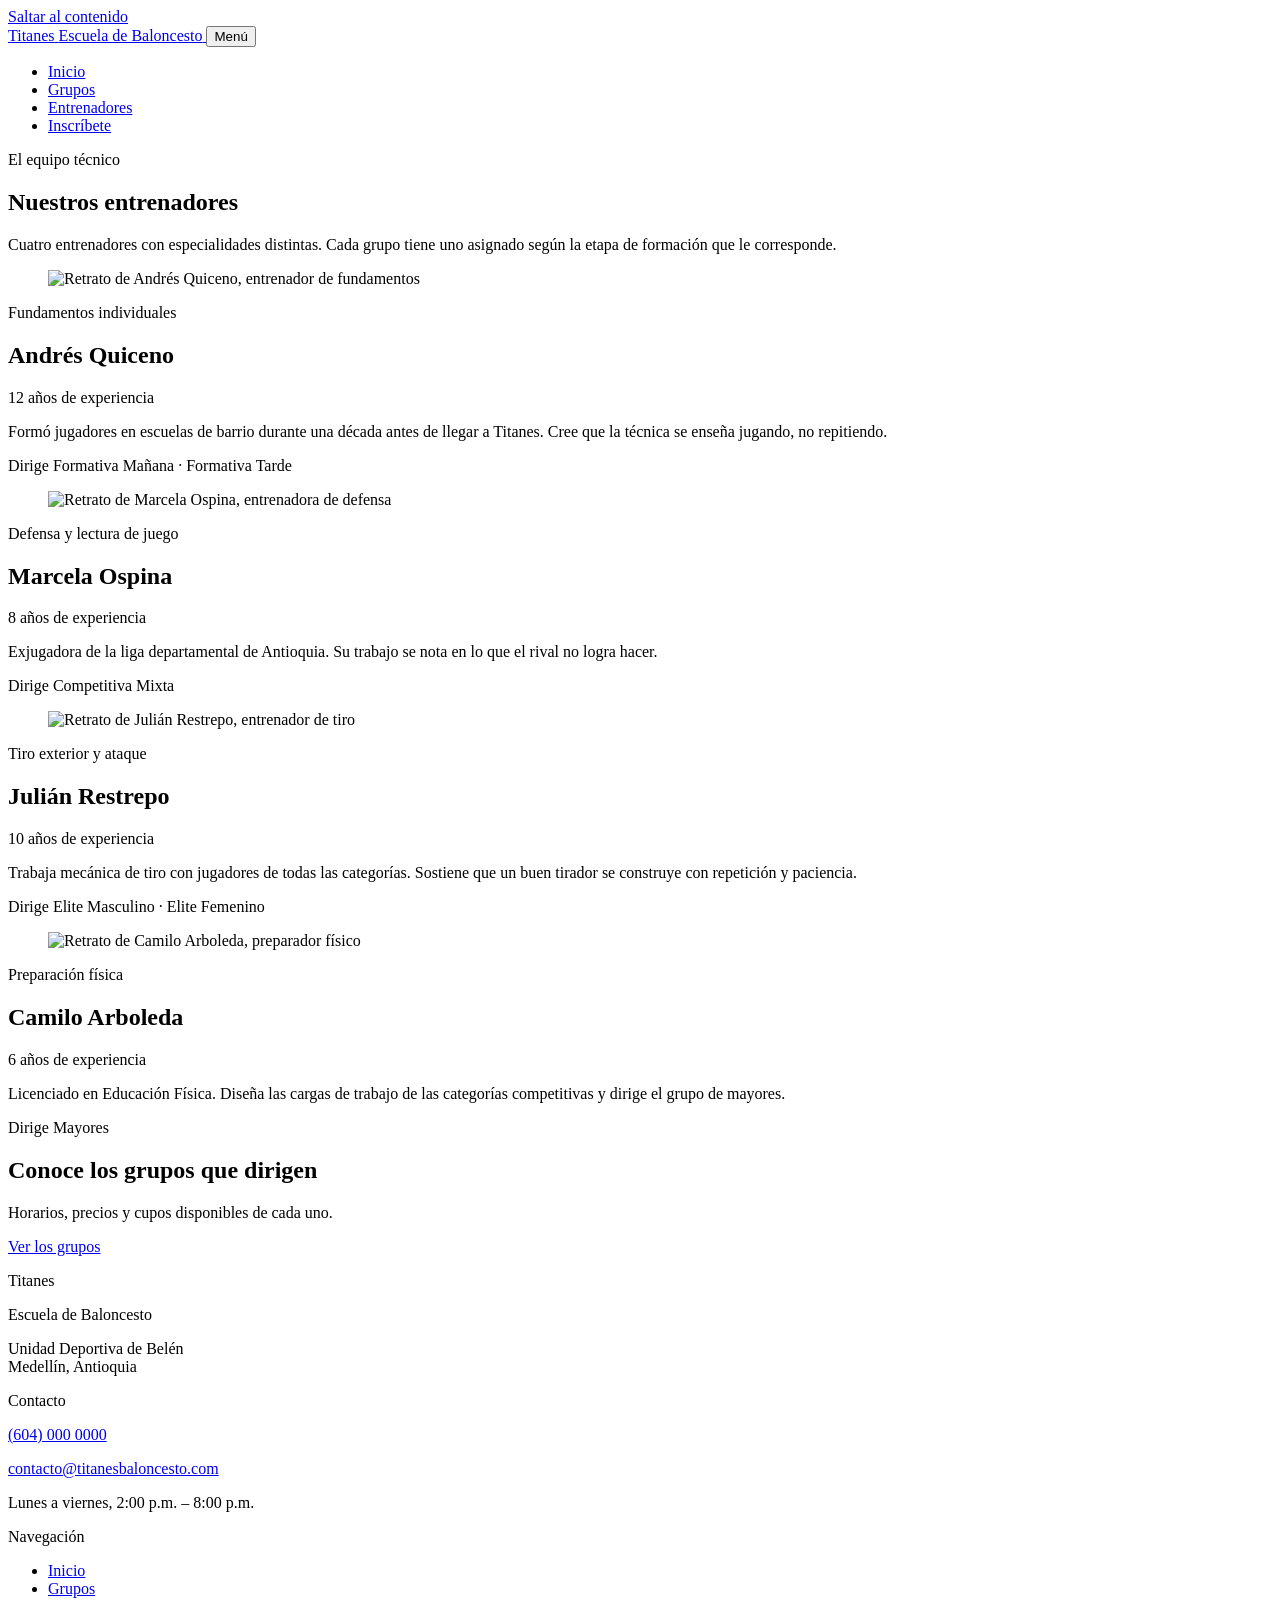
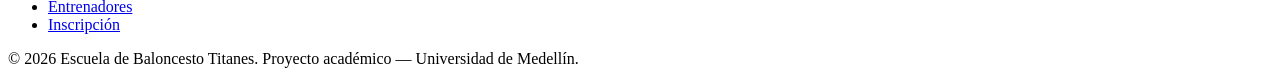
==== entrenadores.html @ 62d0dab2 "agregacion.html" ====
<!DOCTYPE html>
<html lang="es">
<head>
    <meta charset="UTF-8">
    <meta name="viewport" content="width=device-width, initial-scale=1.0">
    <meta name="description" content="Los cuatro entrenadores de Titanes: especialidad, experiencia y grupos que dirigen.">
    <title>Entrenadores — Titanes</title>
    <link rel="preconnect" href="https://fonts.googleapis.com">
    <link rel="preconnect" href="https://fonts.gstatic.com" crossorigin>
    <link href="https://fonts.googleapis.com/css2?family=Barlow+Condensed:wght@600;700&family=Inter:wght@400;500;600;700&display=swap" rel="stylesheet">
    <link rel="stylesheet" href="css/styles.css">
</head>
<body>

    <a class="salto-contenido" href="#contenido">Saltar al contenido</a>

    <header class="cabecera">
        <div class="contenedor cabecera__interna">

            <a class="logo" href="index.html">
                <span class="logo__nombre">Titanes</span>
                <span class="logo__sub">Escuela de Baloncesto</span>
            </a>

            <button class="menu-boton" id="menu-boton" type="button"
                    aria-expanded="false" aria-controls="menu-principal">
                <span class="menu-boton__linea"></span>
                <span class="menu-boton__linea"></span>
                <span class="menu-boton__linea"></span>
                <span class="menu-boton__texto">Menú</span>
            </button>

            <nav aria-label="Navegación principal">
                <ul class="menu" id="menu-principal">
                    <li><a href="index.html">Inicio</a></li>
                    <li><a href="grupos.html">Grupos</a></li>
                    <li><a href="entrenadores.html" aria-current="page">Entrenadores</a></li>
                    <li><a href="inscripcion.html" class="menu__destacado">Inscríbete</a></li>
                </ul>
            </nav>

        </div>
    </header>

    <main id="contenido">

        <section class="encabezado-pagina">
            <div class="contenedor">
                <p class="etiqueta">El equipo técnico</p>
                <h1>Nuestros entrenadores</h1>
                <p class="encabezado-pagina__intro">
                    Cuatro entrenadores con especialidades distintas. Cada grupo tiene
                    uno asignado según la etapa de formación que le corresponde.
                </p>
            </div>
        </section>

        <section class="seccion">
            <div class="contenedor">

                <div class="entrenadores">

                    <article class="entrenador">
                        <figure class="entrenador__figura">
                            <img src="img/entrenador-1.jpg"
                                 alt="Retrato de Andrés Quiceno, entrenador de fundamentos"
                                 width="600" height="600" loading="lazy">
                        </figure>
                        <div class="entrenador__datos">
                            <p class="entrenador__especialidad">Fundamentos individuales</p>
                            <h2>Andrés Quiceno</h2>
                            <p class="entrenador__experiencia">12 años de experiencia</p>
                            <p class="entrenador__bio">
                                Formó jugadores en escuelas de barrio durante una década antes
                                de llegar a Titanes. Cree que la técnica se enseña jugando,
                                no repitiendo.
                            </p>
                            <p class="entrenador__grupos">
                                <span class="entrenador__etiqueta">Dirige</span>
                                Formativa Mañana · Formativa Tarde
                            </p>
                        </div>
                    </article>

                    <article class="entrenador">
                        <figure class="entrenador__figura">
                            <img src="img/entrenador-2.jpg"
                                 alt="Retrato de Marcela Ospina, entrenadora de defensa"
                                 width="600" height="600" loading="lazy">
                        </figure>
                        <div class="entrenador__datos">
                            <p class="entrenador__especialidad">Defensa y lectura de juego</p>
                            <h2>Marcela Ospina</h2>
                            <p class="entrenador__experiencia">8 años de experiencia</p>
                            <p class="entrenador__bio">
                                Exjugadora de la liga departamental de Antioquia. Su trabajo
                                se nota en lo que el rival no logra hacer.
                            </p>
                            <p class="entrenador__grupos">
                                <span class="entrenador__etiqueta">Dirige</span>
                                Competitiva Mixta
                            </p>
                        </div>
                    </article>

                    <article class="entrenador">
                        <figure class="entrenador__figura">
                            <img src="img/entrenador-3.jpg"
                                 alt="Retrato de Julián Restrepo, entrenador de tiro"
                                 width="600" height="600" loading="lazy">
                        </figure>
                        <div class="entrenador__datos">
                            <p class="entrenador__especialidad">Tiro exterior y ataque</p>
                            <h2>Julián Restrepo</h2>
                            <p class="entrenador__experiencia">10 años de experiencia</p>
                            <p class="entrenador__bio">
                                Trabaja mecánica de tiro con jugadores de todas las categorías.
                                Sostiene que un buen tirador se construye con repetición
                                y paciencia.
                            </p>
                            <p class="entrenador__grupos">
                                <span class="entrenador__etiqueta">Dirige</span>
                                Elite Masculino · Elite Femenino
                            </p>
                        </div>
                    </article>

                    <article class="entrenador">
                        <figure class="entrenador__figura">
                            <img src="img/entrenador-4.jpg"
                                 alt="Retrato de Camilo Arboleda, preparador físico"
                                 width="600" height="600" loading="lazy">
                        </figure>
                        <div class="entrenador__datos">
                            <p class="entrenador__especialidad">Preparación física</p>
                            <h2>Camilo Arboleda</h2>
                            <p class="entrenador__experiencia">6 años de experiencia</p>
                            <p class="entrenador__bio">
                                Licenciado en Educación Física. Diseña las cargas de trabajo
                                de las categorías competitivas y dirige el grupo de mayores.
                            </p>
                            <p class="entrenador__grupos">
                                <span class="entrenador__etiqueta">Dirige</span>
                                Mayores
                            </p>
                        </div>
                    </article>

                </div>

            </div>
        </section>

        <section class="cierre">
            <div class="contenedor cierre__interna">
                <div>
                    <h2>Conoce los grupos que dirigen</h2>
                    <p>Horarios, precios y cupos disponibles de cada uno.</p>
                </div>
                <a class="boton boton--claro" href="grupos.html">Ver los grupos</a>
            </div>
        </section>

    </main>

    <footer class="pie">
        <div class="contenedor pie__interna">

            <div class="pie__bloque">
                <p class="pie__titulo">Titanes</p>
                <p>Escuela de Baloncesto</p>
                <p>Unidad Deportiva de Belén<br>Medellín, Antioquia</p>
            </div>

            <div class="pie__bloque">
                <p class="pie__titulo">Contacto</p>
                <p><a href="tel:+576040000000">(604) 000 0000</a></p>
                <p><a href="mailto:contacto@titanesbaloncesto.com">contacto@titanesbaloncesto.com</a></p>
                <p>Lunes a viernes, 2:00 p.m. – 8:00 p.m.</p>
            </div>

            <div class="pie__bloque">
                <p class="pie__titulo">Navegación</p>
                <ul class="pie__menu">
                    <li><a href="index.html">Inicio</a></li>
                    <li><a href="grupos.html">Grupos</a></li>
                    <li><a href="entrenadores.html">Entrenadores</a></li>
                    <li><a href="inscripcion.html">Inscripción</a></li>
                </ul>
            </div>

        </div>

        <div class="contenedor pie__legal">
            <p>© 2026 Escuela de Baloncesto Titanes. Proyecto académico — Universidad de Medellín.</p>
        </div>
    </footer>

    <script src="js/main.js"></script>
</body>
</html>
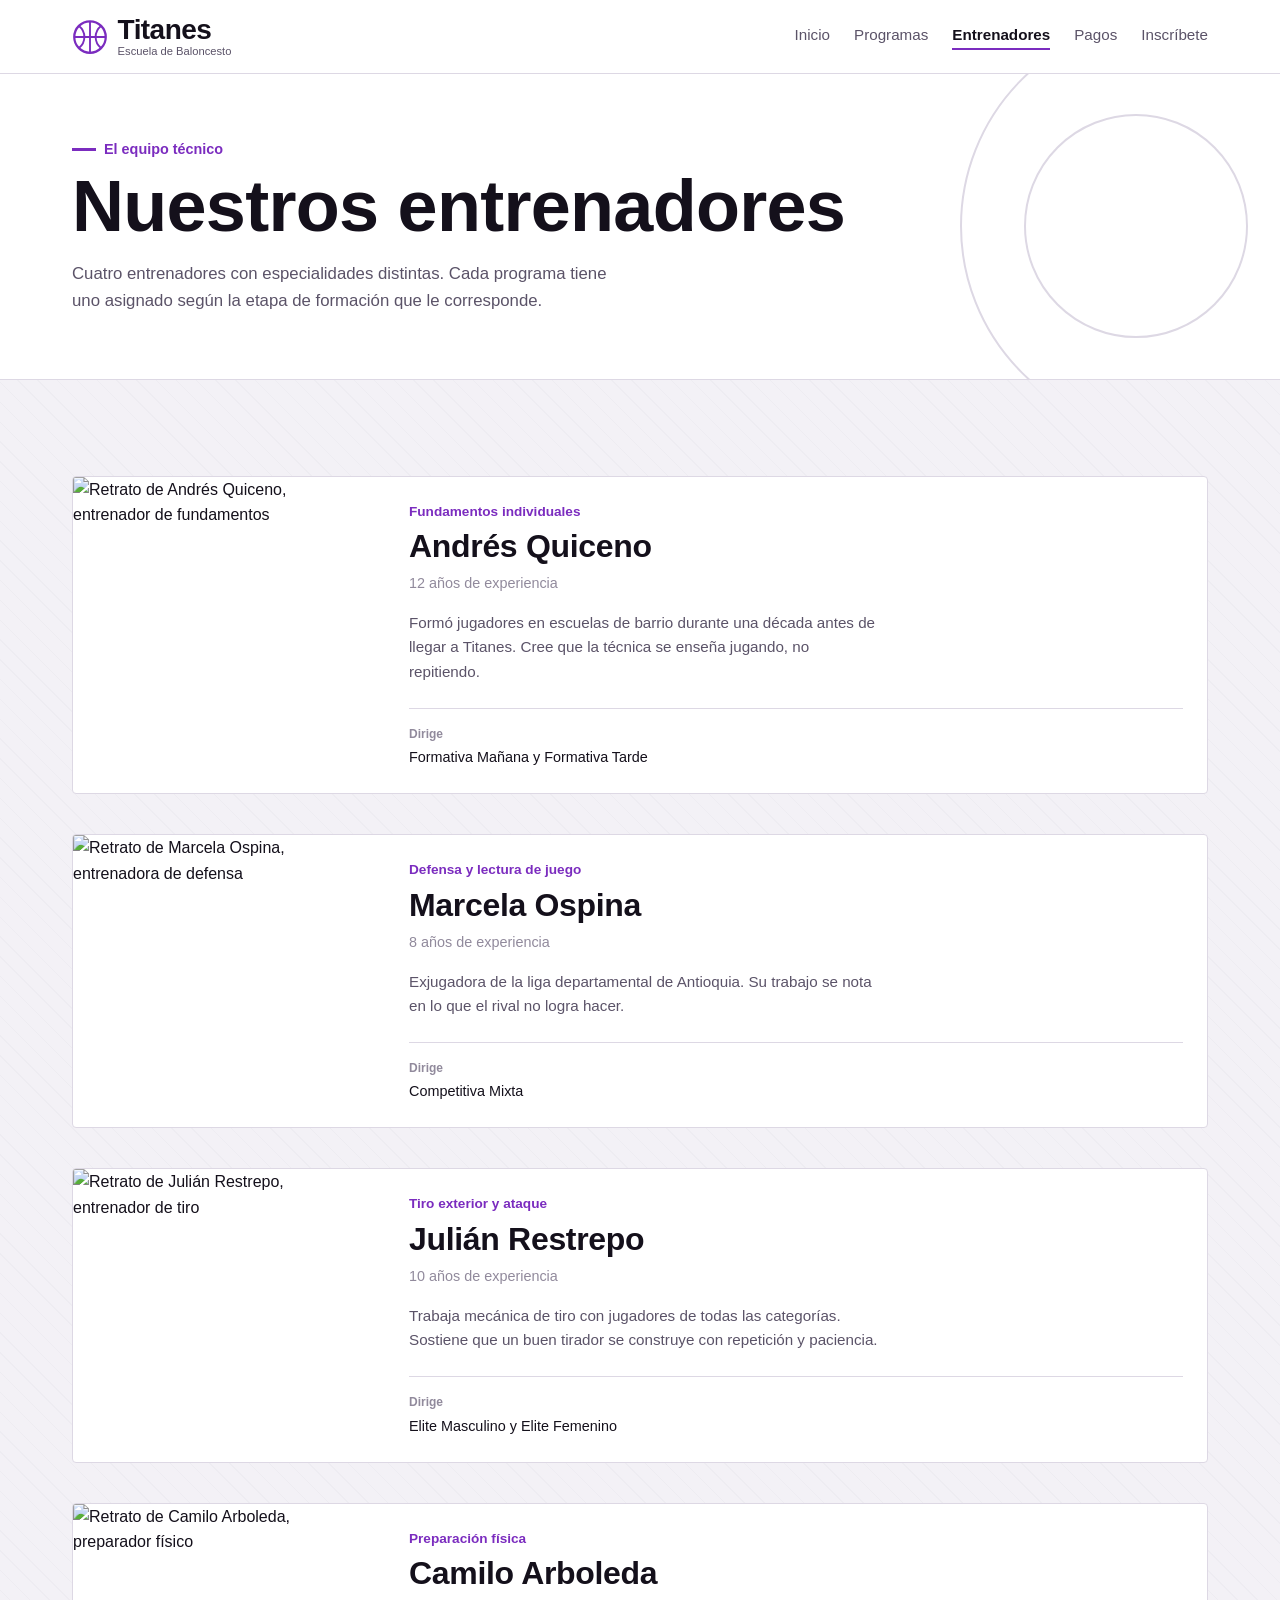
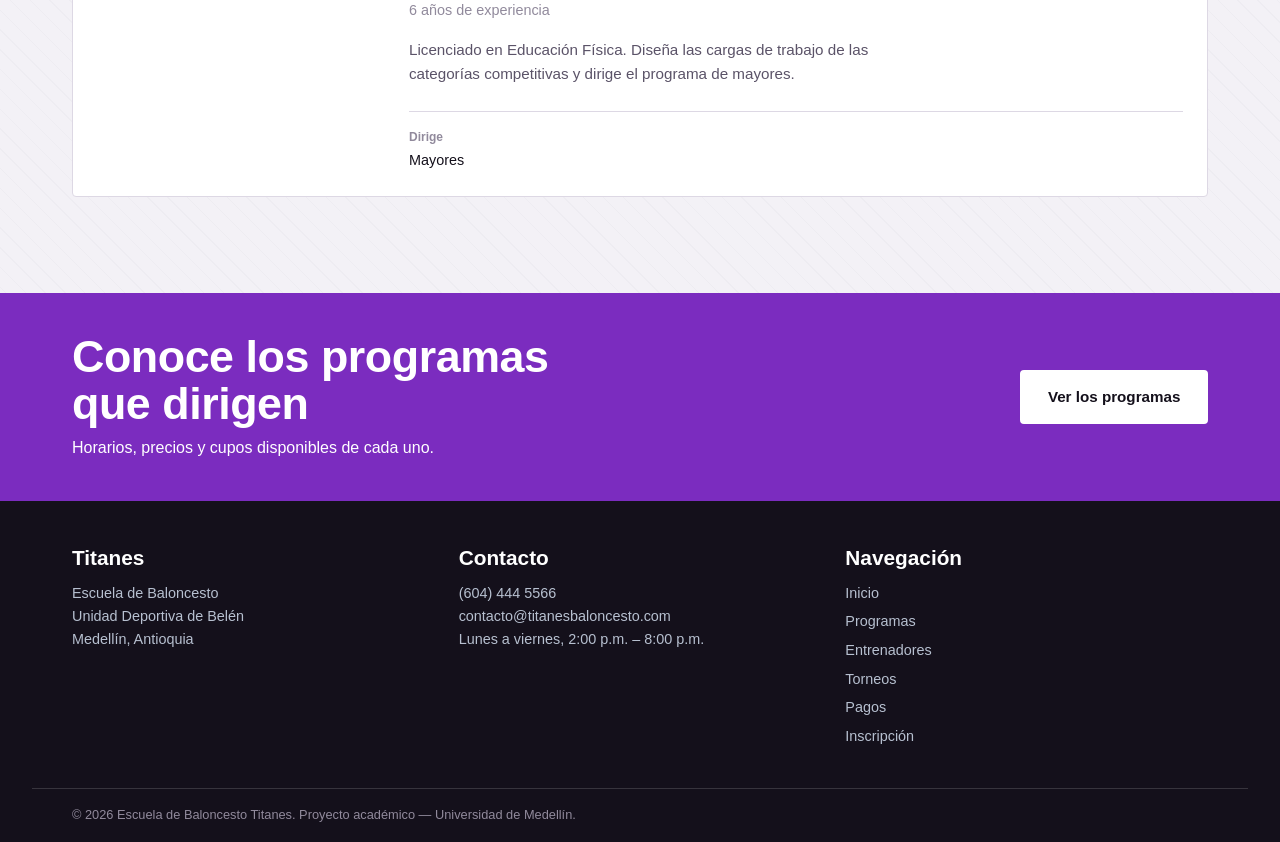
==== commit 21fbc8a5: "correcionn css y agregacion .js" ====
--- a/entrenadores.html
+++ b/entrenadores.html
@@ -3,7 +3,7 @@
 <head>
     <meta charset="UTF-8">
     <meta name="viewport" content="width=device-width, initial-scale=1.0">
-    <meta name="description" content="Los cuatro entrenadores de Titanes: especialidad, experiencia y grupos que dirigen.">
+    <meta name="description" content="Los cuatro entrenadores de Titanes: especialidad, experiencia y programas que dirigen.">
     <title>Entrenadores — Titanes</title>
     <link rel="preconnect" href="https://fonts.googleapis.com">
     <link rel="preconnect" href="https://fonts.gstatic.com" crossorigin>
@@ -18,8 +18,15 @@
         <div class="contenedor cabecera__interna">
 
             <a class="logo" href="index.html">
-                <span class="logo__nombre">Titanes</span>
-                <span class="logo__sub">Escuela de Baloncesto</span>
+                <svg class="logo__marca" viewBox="0 0 48 48" aria-hidden="true" focusable="false">
+                    <circle cx="24" cy="24" r="21" fill="none" stroke="currentColor" stroke-width="3"/>
+                    <path d="M24 3v42M3 24h42" stroke="currentColor" stroke-width="2.5" fill="none"/>
+                    <path d="M9 9c10 8 10 22 0 30M39 9c-10 8-10 22 0 30" stroke="currentColor" stroke-width="2.5" fill="none"/>
+                </svg>
+                <span class="logo__texto">
+                    <span class="logo__nombre">Titanes</span>
+                    <span class="logo__sub">Escuela de Baloncesto</span>
+                </span>
             </a>
 
             <button class="menu-boton" id="menu-boton" type="button"
@@ -33,8 +40,9 @@
             <nav aria-label="Navegación principal">
                 <ul class="menu" id="menu-principal">
                     <li><a href="index.html">Inicio</a></li>
-                    <li><a href="grupos.html">Grupos</a></li>
+                    <li><a href="grupos.html">Programas</a></li>
                     <li><a href="entrenadores.html" aria-current="page">Entrenadores</a></li>
+                    <li><a href="index.html#pagos">Pagos</a></li>
                     <li><a href="inscripcion.html" class="menu__destacado">Inscríbete</a></li>
                 </ul>
             </nav>
@@ -49,7 +57,7 @@
                 <p class="etiqueta">El equipo técnico</p>
                 <h1>Nuestros entrenadores</h1>
                 <p class="encabezado-pagina__intro">
-                    Cuatro entrenadores con especialidades distintas. Cada grupo tiene
+                    Cuatro entrenadores con especialidades distintas. Cada programa tiene
                     uno asignado según la etapa de formación que le corresponde.
                 </p>
             </div>
@@ -77,7 +85,7 @@
                             </p>
                             <p class="entrenador__grupos">
                                 <span class="entrenador__etiqueta">Dirige</span>
-                                Formativa Mañana · Formativa Tarde
+                                Formativa Mañana y Formativa Tarde
                             </p>
                         </div>
                     </article>
@@ -120,7 +128,7 @@
                             </p>
                             <p class="entrenador__grupos">
                                 <span class="entrenador__etiqueta">Dirige</span>
-                                Elite Masculino · Elite Femenino
+                                Elite Masculino y Elite Femenino
                             </p>
                         </div>
                     </article>
@@ -137,7 +145,7 @@
                             <p class="entrenador__experiencia">6 años de experiencia</p>
                             <p class="entrenador__bio">
                                 Licenciado en Educación Física. Diseña las cargas de trabajo
-                                de las categorías competitivas y dirige el grupo de mayores.
+                                de las categorías competitivas y dirige el programa de mayores.
                             </p>
                             <p class="entrenador__grupos">
                                 <span class="entrenador__etiqueta">Dirige</span>
@@ -154,10 +162,10 @@
         <section class="cierre">
             <div class="contenedor cierre__interna">
                 <div>
-                    <h2>Conoce los grupos que dirigen</h2>
+                    <h2>Conoce los programas que dirigen</h2>
                     <p>Horarios, precios y cupos disponibles de cada uno.</p>
                 </div>
-                <a class="boton boton--claro" href="grupos.html">Ver los grupos</a>
+                <a class="boton boton--claro" href="grupos.html">Ver los programas</a>
             </div>
         </section>
 
@@ -174,7 +182,7 @@
 
             <div class="pie__bloque">
                 <p class="pie__titulo">Contacto</p>
-                <p><a href="tel:+576040000000">(604) 000 0000</a></p>
+                <p><a href="tel:+576044445566">(604) 444 5566</a></p>
                 <p><a href="mailto:contacto@titanesbaloncesto.com">contacto@titanesbaloncesto.com</a></p>
                 <p>Lunes a viernes, 2:00 p.m. – 8:00 p.m.</p>
             </div>
@@ -183,8 +191,10 @@
                 <p class="pie__titulo">Navegación</p>
                 <ul class="pie__menu">
                     <li><a href="index.html">Inicio</a></li>
-                    <li><a href="grupos.html">Grupos</a></li>
+                    <li><a href="grupos.html">Programas</a></li>
                     <li><a href="entrenadores.html">Entrenadores</a></li>
+                    <li><a href="index.html#torneos">Torneos</a></li>
+                    <li><a href="index.html#pagos">Pagos</a></li>
                     <li><a href="inscripcion.html">Inscripción</a></li>
                 </ul>
             </div>
@@ -198,4 +208,4 @@
 
     <script src="js/main.js"></script>
 </body>
-</html>  +</html>
--- a/css/styles.css
+++ b/css/styles.css
@@ -0,0 +1,1575 @@
+/* ============================================================
+   Titanes — Escuela de Baloncesto
+   Hoja de estilos principal
+   Juan Manuel Moreno Muñoz
+
+   ORGANIZACIÓN
+   1.  Variables            9.  Categorías
+   2.  Reset y base         10. Filtros y panel de categoría
+   3.  Utilidades           11. Tarjetas del catálogo
+   4.  Cabecera             12. Entrenadores
+   5.  Botones              13. Formulario
+   6.  Hero                 14. Cierre y pie
+   7.  Cifras               15. Responsive
+   8.  Secciones
+   ============================================================ */
+
+
+/* ============================================================
+   1. VARIABLES
+   ============================================================ */
+
+:root {
+    --pista:        #F3F1F6;
+    --blanco:       #FFFFFF;
+    --tinta:        #14101B;
+    --tinta-media:  #5B5368;
+    --tinta-suave:  #918A9C;
+    --balon:        #7B2CBF;
+    --linea:        #DDD8E4;
+
+    --cat-formativa:   #2A9D8F;
+    --cat-competitiva: #3A56B8;
+    --cat-elite:       #7B2CBF;
+    --cat-mayores:     #C1436D;
+
+    --error: #C0301B;
+    --exito: #1E7A4C;
+
+    --titular: "Barlow Condensed", "Arial Narrow", sans-serif;
+    --texto:   "Inter", -apple-system, BlinkMacSystemFont, "Segoe UI", sans-serif;
+
+    --e1: 0.5rem;
+    --e2: 1rem;
+    --e3: 1.5rem;
+    --e4: 2.5rem;
+    --e5: 4rem;
+    --e6: 6rem;
+
+    --ancho-max: 76rem;
+    --radio: 4px;
+    --transicion: 200ms ease;
+}
+
+
+/* ============================================================
+   2. RESET Y BASE
+   ============================================================ */
+
+*,
+*::before,
+*::after {
+    box-sizing: border-box;
+    margin: 0;
+    padding: 0;
+}
+
+html {
+    scroll-behavior: smooth;
+    -webkit-text-size-adjust: 100%;
+}
+
+body {
+    background-color: var(--pista);
+    /* Trama diagonal muy tenue: da textura sin ensuciar el fondo */
+    background-image: repeating-linear-gradient(
+        45deg,
+        rgba(23, 36, 61, 0.025) 0px,
+        rgba(23, 36, 61, 0.025) 1px,
+        transparent 1px,
+        transparent 14px
+    );
+    color: var(--tinta);
+    font-family: var(--texto);
+    font-size: 1rem;
+    line-height: 1.6;
+    display: flex;
+    flex-direction: column;
+    min-height: 100vh;
+}
+
+main {
+    flex: 1;
+}
+
+img {
+    display: block;
+    max-width: 100%;
+    height: auto;
+}
+
+h1, h2, h3 {
+    font-family: var(--titular);
+    font-weight: 700;
+    line-height: 1.05;
+    letter-spacing: -0.01em;
+}
+
+h1 { font-size: clamp(2.5rem, 7vw, 4.5rem); }
+h2 { font-size: clamp(1.9rem, 4vw, 2.8rem); }
+h3 { font-size: 1.5rem; }
+
+a { color: inherit; }
+
+a:focus-visible,
+button:focus-visible,
+input:focus-visible,
+select:focus-visible,
+textarea:focus-visible {
+    outline: 3px solid var(--balon);
+    outline-offset: 3px;
+}
+
+
+/* ============================================================
+   3. UTILIDADES
+   ============================================================ */
+
+.contenedor {
+    width: 100%;
+    max-width: var(--ancho-max);
+    margin-inline: auto;
+    padding-inline: var(--e3);
+}
+
+.salto-contenido {
+    position: absolute;
+    left: -9999px;
+    z-index: 100;
+    background-color: var(--tinta);
+    color: var(--blanco);
+    padding: var(--e1) var(--e2);
+    text-decoration: none;
+}
+
+.salto-contenido:focus {
+    left: var(--e2);
+    top: var(--e1);
+}
+
+.etiqueta {
+    display: flex;
+    align-items: center;
+    gap: var(--e1);
+    font-size: 0.9rem;
+    font-weight: 600;
+    color: var(--balon);
+    margin-bottom: var(--e1);
+}
+
+.etiqueta::before {
+    content: "";
+    width: 1.5rem;
+    height: 3px;
+    background-color: var(--balon);
+    flex-shrink: 0;
+}
+
+
+/* ============================================================
+   4. CABECERA
+   Flexbox: una fila, dos extremos, un solo eje.
+   ============================================================ */
+
+.cabecera {
+    background-color: var(--blanco);
+    border-bottom: 1px solid var(--linea);
+    position: sticky;
+    top: 0;
+    z-index: 20;
+}
+
+.cabecera__interna {
+    display: flex;
+    align-items: center;
+    justify-content: space-between;
+    flex-wrap: wrap;
+    gap: var(--e2);
+    padding-block: var(--e2);
+}
+
+.logo {
+    text-decoration: none;
+    line-height: 1;
+}
+
+.logo__nombre {
+    display: block;
+    font-family: var(--titular);
+    font-size: 1.75rem;
+    font-weight: 700;
+    letter-spacing: -0.02em;
+}
+
+.logo__sub {
+    display: block;
+    font-size: 0.7rem;
+    color: var(--tinta-media);
+    margin-top: 2px;
+}
+
+.menu-boton {
+    display: flex;
+    flex-direction: column;
+    justify-content: center;
+    gap: 5px;
+    width: 2.75rem;
+    height: 2.75rem;
+    padding: 0.6rem;
+    background-color: transparent;
+    border: 1px solid var(--linea);
+    border-radius: var(--radio);
+    cursor: pointer;
+}
+
+.menu-boton__linea {
+    display: block;
+    width: 100%;
+    height: 2px;
+    background-color: var(--tinta);
+    transition: transform var(--transicion), opacity var(--transicion);
+}
+
+.menu-boton__texto {
+    position: absolute;
+    width: 1px;
+    height: 1px;
+    overflow: hidden;
+    clip: rect(0 0 0 0);
+    white-space: nowrap;
+}
+
+/* Las tres líneas forman una X cuando el menú está abierto.
+   Se engancha a aria-expanded, que es el mismo atributo que
+   lee un lector de pantalla: estado visual y accesible siempre
+   coinciden. */
+.menu-boton[aria-expanded="true"] .menu-boton__linea:nth-child(1) {
+    transform: translateY(7px) rotate(45deg);
+}
+
+.menu-boton[aria-expanded="true"] .menu-boton__linea:nth-child(2) {
+    opacity: 0;
+}
+
+.menu-boton[aria-expanded="true"] .menu-boton__linea:nth-child(3) {
+    transform: translateY(-7px) rotate(-45deg);
+}
+
+.menu {
+    list-style: none;
+    display: none;
+    width: 100%;
+    flex-direction: column;
+    gap: var(--e1);
+    padding-top: var(--e2);
+    border-top: 1px solid var(--linea);
+}
+
+.menu--abierto {
+    display: flex;
+}
+
+.menu a {
+    display: block;
+    padding: 0.6rem 0;
+    font-size: 0.95rem;
+    font-weight: 500;
+    color: var(--tinta-media);
+    text-decoration: none;
+    border-bottom: 2px solid transparent;
+    transition: color var(--transicion);
+}
+
+.menu a:hover {
+    color: var(--tinta);
+}
+
+.menu a[aria-current="page"] {
+    color: var(--tinta);
+    font-weight: 600;
+}
+
+.menu__destacado {
+    color: var(--balon);
+    font-weight: 600;
+}
+
+
+/* ============================================================
+   5. BOTONES
+   ============================================================ */
+
+.boton {
+    display: inline-block;
+    font-family: var(--texto);
+    font-size: 0.95rem;
+    font-weight: 600;
+    text-align: center;
+    text-decoration: none;
+    background-color: var(--balon);
+    color: var(--blanco);
+    border: 2px solid var(--balon);
+    border-radius: var(--radio);
+    padding: 0.8rem 1.6rem;
+    cursor: pointer;
+    transition: background-color var(--transicion), border-color var(--transicion), color var(--transicion);
+}
+
+.boton:hover {
+    background-color: var(--tinta);
+    border-color: var(--tinta);
+}
+
+.boton--linea {
+    background-color: transparent;
+    color: var(--tinta);
+    border-color: var(--tinta);
+}
+
+.boton--linea:hover {
+    background-color: var(--tinta);
+    color: var(--blanco);
+}
+
+.boton--claro {
+    background-color: var(--blanco);
+    color: var(--tinta);
+    border-color: var(--blanco);
+}
+
+.boton--claro:hover {
+    background-color: var(--tinta);
+    border-color: var(--tinta);
+    color: var(--blanco);
+}
+
+.boton--ancho {
+    width: 100%;
+    padding-block: 1rem;
+    font-size: 1.05rem;
+}
+
+
+/* ============================================================
+   6. HERO
+   ============================================================ */
+
+.hero {
+    background-color: var(--blanco);
+    border-bottom: 1px solid var(--linea);
+    padding-block: var(--e4) 0;
+    position: relative;
+    overflow: hidden;
+}
+
+.hero__interna {
+    display: grid;
+    gap: var(--e4);
+    position: relative;
+    z-index: 1;
+}
+
+.hero__ubicacion {
+    font-size: 0.9rem;
+    font-weight: 500;
+    color: var(--tinta-media);
+    margin-bottom: var(--e2);
+}
+
+.hero__titulo {
+    max-width: 16ch;
+    padding-bottom: var(--e3);
+    border-bottom: 5px solid var(--balon);
+}
+
+.hero__descripcion {
+    margin-top: var(--e3);
+    max-width: 46ch;
+    font-size: 1.05rem;
+    color: var(--tinta-media);
+}
+
+.hero__acciones {
+    display: flex;
+    flex-wrap: wrap;
+    gap: var(--e2);
+    margin-top: var(--e4);
+    margin-bottom: var(--e4);
+}
+
+.hero__figura img {
+    width: 100%;
+    aspect-ratio: 3 / 2;
+    object-fit: cover;
+    border-radius: var(--radio);
+}
+
+
+/* ============================================================
+   7. CIFRAS
+   ============================================================ */
+
+.cifras {
+    background-color: var(--tinta);
+    color: var(--blanco);
+    padding-block: var(--e4);
+}
+
+.cifras__lista {
+    display: grid;
+    grid-template-columns: repeat(2, 1fr);
+    gap: var(--e3);
+}
+
+.cifra__numero {
+    font-family: var(--titular);
+    font-size: clamp(2.5rem, 7vw, 3.5rem);
+    font-weight: 700;
+    line-height: 1;
+    color: var(--balon);
+}
+
+.cifra__texto {
+    font-size: 0.9rem;
+    color: #B7C0D0;
+    margin-top: var(--e1);
+}
+
+
+/* ============================================================
+   8. SECCIONES
+   ============================================================ */
+
+.seccion {
+    padding-block: var(--e5);
+}
+
+.seccion--oscura {
+    background-color: var(--blanco);
+    border-block: 1px solid var(--linea);
+}
+
+.seccion__encabezado {
+    margin-bottom: var(--e4);
+}
+
+.seccion__encabezado--centrado {
+    max-width: 46rem;
+}
+
+.seccion__intro {
+    margin-top: var(--e2);
+    max-width: 58ch;
+    color: var(--tinta-media);
+    font-size: 1.05rem;
+}
+
+.seccion__doble {
+    display: grid;
+    gap: var(--e3);
+}
+
+.seccion__cuerpo p {
+    max-width: 62ch;
+    color: var(--tinta-media);
+}
+
+.seccion__cuerpo p + p {
+    margin-top: var(--e2);
+}
+
+/* Encabezado de las páginas internas.
+   Los dos círculos concéntricos evocan el arco de tiro libre
+   de una cancha; van detrás del texto, apenas visibles. */
+.encabezado-pagina {
+    background-color: var(--blanco);
+    border-bottom: 1px solid var(--linea);
+    padding-block: var(--e4);
+    position: relative;
+    overflow: hidden;
+}
+
+.encabezado-pagina::before,
+.encabezado-pagina::after {
+    content: "";
+    position: absolute;
+    top: 50%;
+    transform: translateY(-50%);
+    border: 2px solid var(--linea);
+    border-radius: 50%;
+    pointer-events: none;
+}
+
+.encabezado-pagina::before {
+    right: 2rem;
+    width: 14rem;
+    height: 14rem;
+}
+
+.encabezado-pagina::after {
+    right: -6rem;
+    width: 26rem;
+    height: 26rem;
+}
+
+.encabezado-pagina .contenedor {
+    position: relative;
+    z-index: 1;
+}
+
+.encabezado-pagina__intro {
+    margin-top: var(--e2);
+    max-width: 58ch;
+    color: var(--tinta-media);
+    font-size: 1.05rem;
+}
+
+
+/* ============================================================
+   9. CATEGORÍAS
+   ============================================================ */
+
+.categorias {
+    display: grid;
+    gap: var(--e3);
+}
+
+.categoria {
+    background-color: var(--pista);
+    border-top: 4px solid var(--linea);
+    padding: var(--e3);
+}
+
+.categoria:nth-child(1) { border-top-color: var(--cat-formativa); }
+.categoria:nth-child(2) { border-top-color: var(--cat-competitiva); }
+.categoria:nth-child(3) { border-top-color: var(--cat-elite); }
+.categoria:nth-child(4) { border-top-color: var(--cat-mayores); }
+
+.categoria__edad {
+    font-size: 0.85rem;
+    font-weight: 600;
+    color: var(--tinta-media);
+    margin-bottom: var(--e1);
+}
+
+.categoria h3 {
+    margin-bottom: var(--e2);
+}
+
+.categoria p {
+    font-size: 0.95rem;
+    color: var(--tinta-media);
+}
+
+
+/* ============================================================
+   10. FILTROS Y PANEL DE CATEGORÍA
+   ============================================================ */
+
+.filtros {
+    display: flex;
+    flex-wrap: wrap;
+    gap: var(--e1);
+    margin-bottom: var(--e2);
+}
+
+.filtro {
+    font-family: var(--texto);
+    font-size: 0.9rem;
+    font-weight: 600;
+    background-color: var(--blanco);
+    color: var(--tinta-media);
+    border: 1px solid var(--linea);
+    border-radius: 999px;
+    padding: 0.5rem 1.1rem;
+    cursor: pointer;
+    transition: background-color var(--transicion), color var(--transicion), border-color var(--transicion);
+}
+
+.filtro:hover {
+    border-color: var(--tinta);
+    color: var(--tinta);
+}
+
+.filtro--activo {
+    background-color: var(--tinta);
+    border-color: var(--tinta);
+    color: var(--blanco);
+}
+
+.filtro--activo[data-categoria="formativa"]   { background-color: var(--cat-formativa);   border-color: var(--cat-formativa); }
+.filtro--activo[data-categoria="competitiva"] { background-color: var(--cat-competitiva); border-color: var(--cat-competitiva); }
+.filtro--activo[data-categoria="elite"]       { background-color: var(--cat-elite);       border-color: var(--cat-elite); }
+.filtro--activo[data-categoria="mayores"]     { background-color: var(--cat-mayores);     border-color: var(--cat-mayores); }
+
+.resultado-filtro {
+    font-size: 0.9rem;
+    color: var(--tinta-media);
+    margin-bottom: var(--e3);
+    min-height: 1.5em;
+}
+
+/* Panel que aparece al filtrar por una categoría concreta */
+.panel-categoria {
+    background-color: var(--blanco);
+    border: 1px solid var(--linea);
+    border-left: 5px solid var(--linea);
+    border-radius: var(--radio);
+    padding: var(--e3);
+    margin-bottom: var(--e4);
+    animation: entrada 300ms ease both;
+}
+
+.panel-categoria[data-categoria="formativa"]   { border-left-color: var(--cat-formativa); }
+.panel-categoria[data-categoria="competitiva"] { border-left-color: var(--cat-competitiva); }
+.panel-categoria[data-categoria="elite"]       { border-left-color: var(--cat-elite); }
+.panel-categoria[data-categoria="mayores"]     { border-left-color: var(--cat-mayores); }
+
+.panel-categoria__edad {
+    font-size: 0.85rem;
+    font-weight: 600;
+    color: var(--tinta-suave);
+    margin-bottom: var(--e1);
+}
+
+.panel-categoria__titulo {
+    font-family: var(--titular);
+    font-size: 1.8rem;
+    font-weight: 700;
+    line-height: 1.1;
+}
+
+.panel-categoria__resumen {
+    margin-top: var(--e2);
+    max-width: 62ch;
+    font-size: 0.95rem;
+    color: var(--tinta-media);
+}
+
+.panel-categoria__cuerpo {
+    display: grid;
+    gap: var(--e3);
+    margin-top: var(--e3);
+    padding-top: var(--e3);
+    border-top: 1px solid var(--linea);
+}
+
+.panel-categoria h3 {
+    font-family: var(--texto);
+    font-size: 1rem;
+    font-weight: 600;
+    margin-bottom: var(--e2);
+}
+
+.panel-categoria ul {
+    list-style: none;
+    font-size: 0.95rem;
+    color: var(--tinta-media);
+}
+
+.panel-categoria li {
+    position: relative;
+    padding-left: 1.3rem;
+}
+
+.panel-categoria li + li {
+    margin-top: 0.4rem;
+}
+
+.panel-categoria li::before {
+    content: "";
+    position: absolute;
+    left: 0;
+    top: 0.7em;
+    width: 0.6rem;
+    height: 2px;
+    background-color: var(--tinta-suave);
+}
+
+
+/* ============================================================
+   11. TARJETAS DEL CATÁLOGO
+   auto-fit calcula cuántas columnas caben según el ancho,
+   sin necesidad de una sola media query.
+   ============================================================ */
+
+.catalogo {
+    display: grid;
+    grid-template-columns: repeat(auto-fit, minmax(17rem, 1fr));
+    gap: var(--e3);
+}
+
+.tarjeta {
+    display: flex;
+    flex-direction: column;
+    background-color: var(--blanco);
+    border: 1px solid var(--linea);
+    border-top: 4px solid var(--linea);
+    border-radius: var(--radio);
+    overflow: hidden;
+    /* La entrada se dispara al filtrar, no sola al cargar.
+       El retraso escalonado lo pone el JS con la variable --i. */
+    animation: entrada 320ms ease both;
+    animation-delay: calc(var(--i, 0) * 45ms);
+}
+
+@keyframes entrada {
+    from {
+        opacity: 0;
+        transform: translateY(12px);
+    }
+    to {
+        opacity: 1;
+        transform: none;
+    }
+}
+
+.tarjeta[data-categoria="formativa"]   { border-top-color: var(--cat-formativa); }
+.tarjeta[data-categoria="competitiva"] { border-top-color: var(--cat-competitiva); }
+.tarjeta[data-categoria="elite"]       { border-top-color: var(--cat-elite); }
+.tarjeta[data-categoria="mayores"]     { border-top-color: var(--cat-mayores); }
+
+.tarjeta__figura {
+    overflow: hidden;
+    background-color: var(--pista);
+}
+
+.tarjeta__figura img {
+    width: 100%;
+    aspect-ratio: 4 / 3;
+    object-fit: cover;
+    transition: transform 400ms ease;
+}
+
+.tarjeta:hover .tarjeta__figura img {
+    transform: scale(1.05);
+}
+
+.tarjeta__cuerpo {
+    display: flex;
+    flex-direction: column;
+    flex: 1;
+    padding: var(--e3);
+}
+
+.tarjeta__categoria {
+    font-size: 0.75rem;
+    font-weight: 700;
+    margin-bottom: var(--e1);
+}
+
+.tarjeta[data-categoria="formativa"]   .tarjeta__categoria { color: var(--cat-formativa); }
+.tarjeta[data-categoria="competitiva"] .tarjeta__categoria { color: var(--cat-competitiva); }
+.tarjeta[data-categoria="elite"]       .tarjeta__categoria { color: var(--cat-elite); }
+.tarjeta[data-categoria="mayores"]     .tarjeta__categoria { color: var(--cat-mayores); }
+
+.tarjeta__titulo {
+    font-family: var(--titular);
+    font-size: 1.6rem;
+    font-weight: 700;
+    line-height: 1.1;
+    margin-bottom: var(--e2);
+}
+
+.tarjeta__datos {
+    display: grid;
+    gap: 0.35rem;
+    margin-bottom: var(--e2);
+    padding-block: var(--e2);
+    border-block: 1px solid var(--linea);
+}
+
+.tarjeta__dato {
+    display: flex;
+    justify-content: space-between;
+    gap: var(--e2);
+    font-size: 0.85rem;
+}
+
+.tarjeta__dato dt {
+    color: var(--tinta-suave);
+    flex-shrink: 0;
+}
+
+.tarjeta__dato dd {
+    font-weight: 500;
+    text-align: right;
+}
+
+.tarjeta__descripcion {
+    font-size: 0.9rem;
+    color: var(--tinta-media);
+    margin-bottom: var(--e3);
+}
+
+/* margin-top:auto empuja el pie al fondo, así todas las
+   tarjetas de una fila terminan alineadas aunque sus
+   descripciones tengan distinta longitud. */
+.tarjeta__pie {
+    display: flex;
+    align-items: flex-end;
+    justify-content: space-between;
+    gap: var(--e2);
+    margin-top: auto;
+}
+
+.tarjeta__precio {
+    font-family: var(--titular);
+    font-size: 1.5rem;
+    font-weight: 700;
+    line-height: 1;
+}
+
+.tarjeta__precio span {
+    font-family: var(--texto);
+    font-size: 0.75rem;
+    font-weight: 400;
+    color: var(--tinta-suave);
+}
+
+.tarjeta__cupos {
+    font-size: 0.8rem;
+    font-weight: 600;
+    color: var(--exito);
+    text-align: right;
+}
+
+.tarjeta__cupos--pocos {
+    color: var(--balon);
+}
+
+.catalogo-vacio {
+    grid-column: 1 / -1;
+    padding: var(--e4);
+    background-color: var(--blanco);
+    border: 1px dashed var(--linea);
+    border-radius: var(--radio);
+    text-align: center;
+    color: var(--tinta-media);
+}
+
+
+/* ============================================================
+   12. ENTRENADORES
+   ============================================================ */
+
+.entrenadores {
+    display: grid;
+    gap: var(--e4);
+}
+
+.entrenador {
+    display: grid;
+    gap: var(--e3);
+    background-color: var(--blanco);
+    border: 1px solid var(--linea);
+    border-radius: var(--radio);
+    overflow: hidden;
+}
+
+.entrenador__figura img {
+    width: 100%;
+    height: 100%;
+    aspect-ratio: 1 / 1;
+    object-fit: cover;
+}
+
+.entrenador__datos {
+    padding: var(--e3);
+}
+
+.entrenador__especialidad {
+    font-size: 0.85rem;
+    font-weight: 600;
+    color: var(--balon);
+    margin-bottom: var(--e1);
+}
+
+.entrenador__datos h2 {
+    font-size: 2rem;
+}
+
+.entrenador__experiencia {
+    font-size: 0.9rem;
+    color: var(--tinta-suave);
+    margin-top: var(--e1);
+}
+
+.entrenador__bio {
+    margin-top: var(--e2);
+    max-width: 56ch;
+    color: var(--tinta-media);
+    font-size: 0.95rem;
+}
+
+.entrenador__grupos {
+    margin-top: var(--e3);
+    padding-top: var(--e2);
+    border-top: 1px solid var(--linea);
+    font-size: 0.9rem;
+    font-weight: 500;
+}
+
+.entrenador__etiqueta {
+    display: block;
+    font-size: 0.75rem;
+    font-weight: 600;
+    color: var(--tinta-suave);
+    margin-bottom: 2px;
+}
+
+
+/* ============================================================
+   13. FORMULARIO
+   ============================================================ */
+
+.formulario-zona {
+    display: grid;
+    gap: var(--e4);
+}
+
+.formulario {
+    background-color: var(--blanco);
+    border: 1px solid var(--linea);
+    border-radius: var(--radio);
+    padding: var(--e3);
+}
+
+.campos {
+    border: none;
+    margin-bottom: var(--e4);
+}
+
+.campos legend {
+    font-family: var(--titular);
+    font-size: 1.4rem;
+    font-weight: 700;
+    padding-bottom: var(--e1);
+    margin-bottom: var(--e3);
+    width: 100%;
+    border-bottom: 2px solid var(--tinta);
+}
+
+.campos--acudiente {
+    background-color: var(--pista);
+    border-left: 4px solid var(--balon);
+    padding: var(--e3);
+    animation: entrada 280ms ease both;
+}
+
+.campos__nota {
+    font-size: 0.9rem;
+    color: var(--tinta-media);
+    margin-bottom: var(--e3);
+}
+
+.campo {
+    margin-bottom: var(--e3);
+}
+
+.campo label {
+    display: block;
+    font-size: 0.9rem;
+    font-weight: 600;
+    margin-bottom: var(--e1);
+}
+
+.campo__opcional {
+    font-weight: 400;
+    color: var(--tinta-suave);
+}
+
+.campo input[type="text"],
+.campo input[type="email"],
+.campo input[type="tel"],
+.campo input[type="number"],
+.campo select,
+.campo textarea {
+    width: 100%;
+    font-family: var(--texto);
+    font-size: 1rem;
+    color: var(--tinta);
+    background-color: var(--blanco);
+    border: 2px solid var(--linea);
+    border-radius: var(--radio);
+    padding: 0.7rem 0.9rem;
+    transition: border-color var(--transicion);
+}
+
+.campo input:focus,
+.campo select:focus,
+.campo textarea:focus {
+    border-color: var(--tinta);
+}
+
+.campo textarea {
+    resize: vertical;
+    min-height: 6rem;
+}
+
+.campo input.invalido,
+.campo select.invalido,
+.campo textarea.invalido {
+    border-color: var(--error);
+}
+
+.error {
+    font-size: 0.85rem;
+    color: var(--error);
+    margin-top: 0.35rem;
+    min-height: 1.2em;
+}
+
+.campo__ayuda {
+    font-size: 0.8rem;
+    color: var(--tinta-suave);
+    margin-top: 0.35rem;
+}
+
+.campo--opciones {
+    display: grid;
+    gap: var(--e1);
+}
+
+.opcion {
+    display: flex;
+    align-items: center;
+    gap: var(--e1);
+}
+
+.opcion label {
+    margin-bottom: 0;
+    font-weight: 400;
+}
+
+.campo--casilla {
+    display: grid;
+    grid-template-columns: auto 1fr;
+    gap: var(--e1) 0.75rem;
+    align-items: start;
+}
+
+.campo--casilla input {
+    margin-top: 0.3rem;
+}
+
+.campo--casilla label {
+    margin-bottom: 0;
+    font-weight: 400;
+    font-size: 0.9rem;
+}
+
+.campo--casilla .error {
+    grid-column: 1 / -1;
+}
+
+input[type="checkbox"],
+input[type="radio"] {
+    width: 1.1rem;
+    height: 1.1rem;
+    accent-color: var(--balon);
+    cursor: pointer;
+    flex-shrink: 0;
+}
+
+.mensaje-exito {
+    margin-top: var(--e3);
+    padding: var(--e2);
+    background-color: #E3F2EA;
+    border-left: 4px solid var(--exito);
+    color: var(--exito);
+    font-weight: 500;
+    animation: entrada 300ms ease both;
+}
+
+.lateral {
+    display: grid;
+    gap: var(--e3);
+    align-content: start;
+}
+
+.lateral__caja {
+    background-color: var(--blanco);
+    border: 1px solid var(--linea);
+    border-radius: var(--radio);
+    padding: var(--e3);
+}
+
+.lateral__caja h2 {
+    font-size: 1.4rem;
+    margin-bottom: var(--e2);
+}
+
+.lateral__caja p {
+    font-size: 0.95rem;
+    color: var(--tinta-media);
+    margin-bottom: var(--e2);
+}
+
+.pasos {
+    padding-left: 1.1rem;
+    font-size: 0.95rem;
+    color: var(--tinta-media);
+}
+
+.pasos li + li {
+    margin-top: var(--e1);
+}
+
+.lateral__caja iframe {
+    border-radius: var(--radio);
+}
+
+
+/* ============================================================
+   14. CIERRE Y PIE
+   ============================================================ */
+
+.cierre {
+    background-color: var(--balon);
+    color: var(--blanco);
+    padding-block: var(--e4);
+}
+
+.cierre__interna {
+    display: flex;
+    flex-direction: column;
+    align-items: flex-start;
+    gap: var(--e3);
+}
+
+.cierre h2 {
+    max-width: 20ch;
+}
+
+.cierre p {
+    margin-top: var(--e1);
+    max-width: 48ch;
+}
+
+.pie {
+    background-color: var(--tinta);
+    color: #B7C0D0;
+    padding-top: var(--e4);
+    font-size: 0.9rem;
+}
+
+.pie__interna {
+    display: grid;
+    gap: var(--e3);
+    padding-bottom: var(--e4);
+}
+
+.pie__titulo {
+    font-family: var(--titular);
+    font-size: 1.3rem;
+    font-weight: 700;
+    color: var(--blanco);
+    margin-bottom: var(--e1);
+}
+
+.pie a {
+    color: #B7C0D0;
+    text-decoration: none;
+    transition: color var(--transicion);
+}
+
+.pie a:hover {
+    color: var(--blanco);
+    text-decoration: underline;
+}
+
+.pie__menu {
+    list-style: none;
+}
+
+.pie__menu li + li {
+    margin-top: 0.35rem;
+}
+
+.pie__legal {
+    border-top: 1px solid rgba(255, 255, 255, 0.15);
+    padding-block: var(--e2);
+    font-size: 0.8rem;
+    color: var(--tinta-suave);
+}
+
+
+/* ============================================================
+   15. RESPONSIVE
+   Mobile first: todo lo anterior es la versión móvil y estas
+   consultas van ampliando el diseño con min-width.
+   ============================================================ */
+
+/* --- Tablet: desde 640px --- */
+@media (min-width: 40rem) {
+
+    .contenedor {
+        padding-inline: var(--e4);
+    }
+
+    .cifras__lista {
+        grid-template-columns: repeat(4, 1fr);
+    }
+
+    .categorias {
+        grid-template-columns: repeat(2, 1fr);
+    }
+
+    .panel-categoria__cuerpo {
+        grid-template-columns: 1fr 1fr;
+        gap: var(--e4);
+    }
+
+    .entrenador {
+        grid-template-columns: 14rem 1fr;
+        align-items: stretch;
+    }
+
+    .cierre__interna {
+        flex-direction: row;
+        align-items: center;
+        justify-content: space-between;
+    }
+
+    .pie__interna {
+        grid-template-columns: repeat(3, 1fr);
+    }
+
+    .formulario {
+        padding: var(--e4);
+    }
+}
+
+
+/* --- Escritorio: desde 1024px --- */
+@media (min-width: 64rem) {
+
+    /* Desaparece la hamburguesa y el menú vuelve a ser una fila */
+    .menu-boton {
+        display: none;
+    }
+
+    .menu {
+        display: flex;
+        flex-direction: row;
+        align-items: center;
+        gap: var(--e3);
+        width: auto;
+        padding-top: 0;
+        border-top: none;
+    }
+
+    .menu a {
+        padding: 0;
+    }
+
+    .menu a[aria-current="page"] {
+        border-bottom-color: var(--balon);
+    }
+
+    .hero {
+        padding-block: var(--e5) 0;
+    }
+
+    .hero__interna {
+        grid-template-columns: 1fr 1fr;
+        align-items: center;
+        gap: var(--e5);
+    }
+
+    .hero__acciones {
+        margin-bottom: var(--e5);
+    }
+
+    .seccion {
+        padding-block: var(--e6);
+    }
+
+    .seccion__doble {
+        grid-template-columns: 22rem 1fr;
+        gap: var(--e5);
+    }
+
+    .categorias {
+        grid-template-columns: repeat(4, 1fr);
+    }
+
+    .encabezado-pagina {
+        padding-block: var(--e5);
+    }
+
+    .formulario-zona {
+        grid-template-columns: 1fr 22rem;
+        align-items: start;
+    }
+
+    .entrenador {
+        grid-template-columns: 18rem 1fr;
+    }
+}
+
+
+/* --- Respeta la preferencia de movimiento reducido --- */
+@media (prefers-reduced-motion: reduce) {
+    html {
+        scroll-behavior: auto;
+    }
+
+    *,
+    *::before,
+    *::after {
+        transition-duration: 0.01ms !important;
+        animation: none !important;
+    }
+}
+
+/* ============================================================
+   16. AÑADIDOS: LOGO, TIRA DE FOTOS, TORNEOS Y PAGOS
+   ============================================================ */
+
+/* --- Logo con marca --- */
+.logo {
+    display: flex;
+    align-items: center;
+    gap: 0.6rem;
+}
+
+.logo__marca {
+    width: 2.25rem;
+    height: 2.25rem;
+    color: var(--balon);
+    flex-shrink: 0;
+}
+
+.logo__texto {
+    display: block;
+}
+
+/* --- Hero centrado --- */
+.hero {
+    text-align: center;
+    padding-bottom: 0;
+}
+
+.hero__interna {
+    display: block;
+    max-width: 54rem;
+}
+
+.hero__titulo {
+    max-width: none;
+    margin-inline: auto;
+    border-bottom: none;
+    padding-bottom: 0;
+}
+
+.hero__descripcion {
+    margin-inline: auto;
+    max-width: 52ch;
+}
+
+.hero__acciones {
+    justify-content: center;
+    margin-bottom: var(--e4);
+}
+
+/* --- Tira de fotos en movimiento continuo --------------------
+   Las imágenes están duplicadas en el HTML. La animación
+   desplaza la pista exactamente la mitad de su ancho, así que
+   al terminar el ciclo la segunda copia queda donde estaba la
+   primera y el salto es invisible. */
+
+.tira {
+    overflow: hidden;
+    padding-block: var(--e3) var(--e5);
+    mask-image: linear-gradient(to right, transparent, black 6%, black 94%, transparent);
+    -webkit-mask-image: linear-gradient(to right, transparent, black 6%, black 94%, transparent);
+}
+
+.tira__pista {
+    display: flex;
+    gap: var(--e2);
+    width: max-content;
+    animation: desfile 38s linear infinite;
+}
+
+.tira:hover .tira__pista {
+    animation-play-state: paused;
+}
+
+@keyframes desfile {
+    from { transform: translateX(0); }
+    to   { transform: translateX(-50%); }
+}
+
+.tira__foto {
+    width: 11rem;
+    flex-shrink: 0;
+    border-radius: 14px;
+    overflow: hidden;
+    background-color: var(--linea);
+    box-shadow: 0 10px 24px rgba(20, 16, 27, 0.12);
+}
+
+.tira__foto img {
+    width: 100%;
+    aspect-ratio: 3 / 4;
+    object-fit: cover;
+}
+
+/* Inclinaciones alternas: da el aire suelto de la referencia */
+.tira__foto:nth-child(3n+1) { transform: rotate(-3deg); }
+.tira__foto:nth-child(3n+2) { transform: rotate(2deg) translateY(-0.75rem); }
+.tira__foto:nth-child(3n+3) { transform: rotate(-1deg) translateY(0.5rem); }
+
+/* --- Torneos --- */
+.torneos {
+    display: grid;
+    gap: var(--e3);
+}
+
+.torneo {
+    background-color: var(--blanco);
+    border: 1px solid var(--linea);
+    border-radius: var(--radio);
+    padding: var(--e3);
+    display: flex;
+    flex-direction: column;
+}
+
+.torneo__categoria {
+    font-size: 0.75rem;
+    font-weight: 700;
+    color: var(--balon);
+    margin-bottom: var(--e1);
+}
+
+.torneo h3 {
+    font-size: 1.35rem;
+    margin-bottom: var(--e2);
+}
+
+.torneo p {
+    font-size: 0.95rem;
+    color: var(--tinta-media);
+}
+
+.torneo__cuando {
+    margin-top: auto;
+    padding-top: var(--e2);
+    font-size: 0.85rem;
+    font-weight: 600;
+    color: var(--tinta);
+}
+
+/* --- Pagos --- */
+.pagos {
+    display: grid;
+    gap: var(--e4);
+}
+
+.tabla-pagos {
+    width: 100%;
+    border-collapse: collapse;
+    background-color: var(--blanco);
+    font-size: 0.95rem;
+}
+
+.tabla-pagos caption {
+    text-align: left;
+    font-size: 0.85rem;
+    color: var(--tinta-suave);
+    padding-bottom: var(--e1);
+}
+
+.tabla-pagos th,
+.tabla-pagos td {
+    text-align: left;
+    padding: 0.8rem var(--e2);
+    border-bottom: 1px solid var(--linea);
+}
+
+.tabla-pagos thead th {
+    background-color: var(--tinta);
+    color: var(--blanco);
+    font-size: 0.85rem;
+    font-weight: 600;
+}
+
+.tabla-pagos tbody th {
+    font-weight: 600;
+}
+
+.pagos__notas {
+    background-color: var(--pista);
+    border-left: 4px solid var(--balon);
+    padding: var(--e3);
+}
+
+.pagos__notas h3 {
+    font-size: 1.2rem;
+    margin-bottom: var(--e2);
+}
+
+.lista-marcada {
+    list-style: none;
+    font-size: 0.95rem;
+    color: var(--tinta-media);
+}
+
+.lista-marcada li {
+    position: relative;
+    padding-left: 1.4rem;
+}
+
+.lista-marcada li + li {
+    margin-top: var(--e1);
+}
+
+.lista-marcada li::before {
+    content: "";
+    position: absolute;
+    left: 0;
+    top: 0.7em;
+    width: 0.6rem;
+    height: 2px;
+    background-color: var(--balon);
+}
+
+/* --- Responsive de los añadidos --- */
+@media (min-width: 40rem) {
+    .torneos {
+        grid-template-columns: repeat(2, 1fr);
+    }
+
+    .tira__foto {
+        width: 13rem;
+    }
+}
+
+@media (min-width: 64rem) {
+    .torneos {
+        grid-template-columns: repeat(4, 1fr);
+    }
+
+    .pagos {
+        grid-template-columns: 1fr 20rem;
+        align-items: start;
+    }
+
+    .tira__foto {
+        width: 15rem;
+    }
+}
+
+/* La tira se detiene si el usuario pidió menos movimiento */
+@media (prefers-reduced-motion: reduce) {
+    .tira__pista {
+        animation: none;
+    }
+
+    .tira {
+        overflow-x: auto;
+    }
+}
